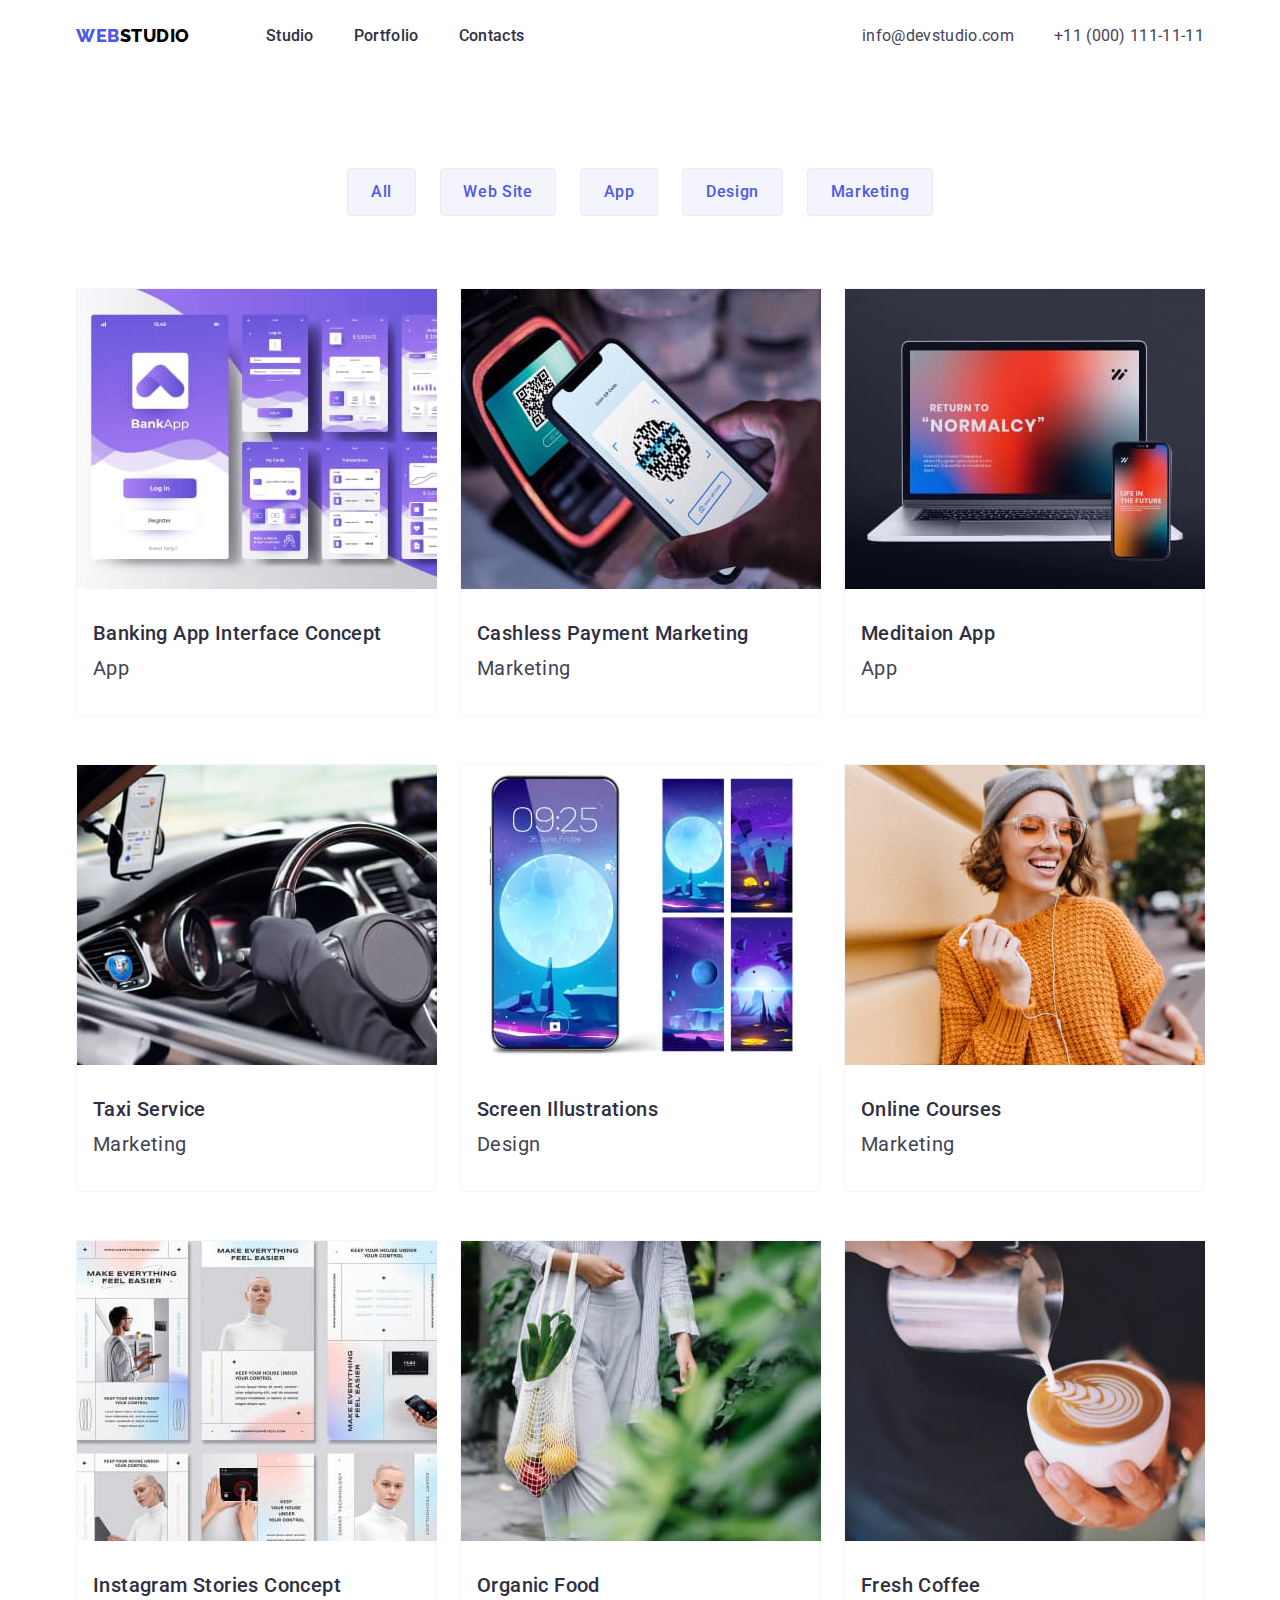
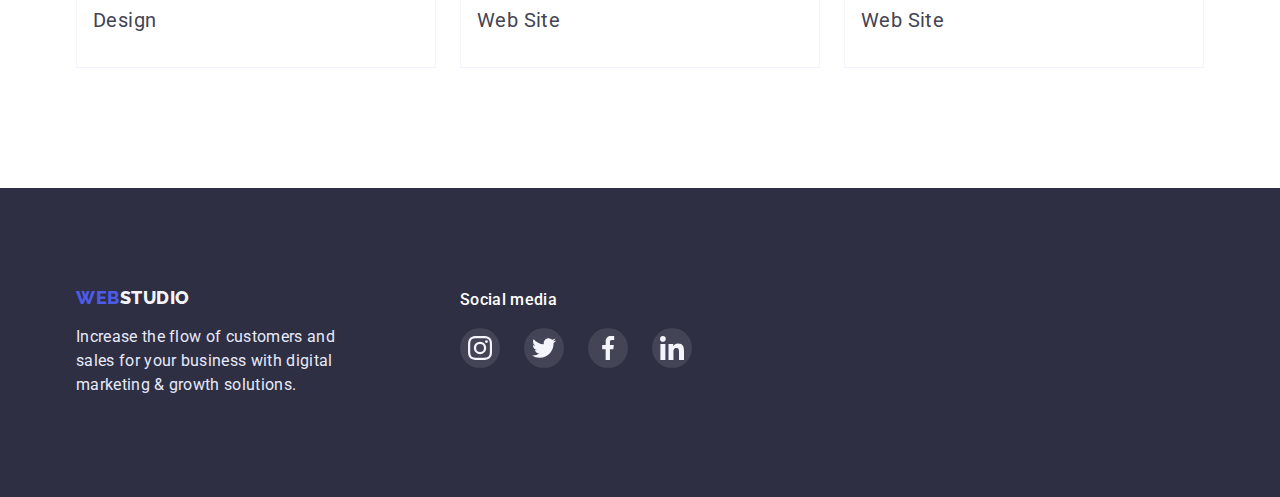
==== portfolio.html @ 0d216bc5 "Add files via upload" ====
<!DOCTYPE html>
<html lang="en">
  <head>
    <meta charset="UTF-8" />
    <meta http-equiv="X-UA-Compatible" content="IE=edge" />
    <meta name="viewport" content="width=device-width, initial-scale=1.0" />
    <link
      rel="stylesheet"
      href="https://cdnjs.cloudflare.com/ajax/libs/modern-normalize/1.1.0/modern-normalize.min.css"
    />
    <link rel="stylesheet" href="./css/styles.css" />
    <title>Portfolio</title>
  </head>
  <body>
    <header class="header">
      <div class="container navigation">
        <nav class="nav">
          <a href="#" class="logo-in-header"
            >WEB<span class="logo-two-part-in-header">STUDIO</span></a
          >
          <ul class="list-in-header">
            <li><a href="./index.html" class="navigations-links">Studio</a></li>
            <li>
              <a href="./portfolio.html" class="navigations-links">Portfolio</a>
            </li>
            <li><a href="#" class="navigations-links">Contacts</a></li>
          </ul>
        </nav>
        <ul class="contacts">
          <li>
            <a href="mailto:info@devstudio.com" class="contacts-style"
              >info@devstudio.com</a
            >
          </li>
          <li>
            <a href="tel:+110001111111" class="contacts-style"
              >+11 (000) 111-11-11</a
            >
          </li>
        </ul>
      </div>
    </header>
    <main>
      <section class="all-in-portfolio">
        <div class="container">
          <h1 hidden>Categories</h1>
          <ul class="filter">
            <li>
              <button type="button" class="content-in-filter-all">All</button>
            </li>
            <li>
              <button type="button" class="content-in-filter-web-site">
                Web Site
              </button>
            </li>
            <li>
              <button type="button" class="content-in-filter-app">App</button>
            </li>
            <li>
              <button type="button" class="content-in-filter-design">
                Design
              </button>
            </li>
            <li>
              <button type="button" class="content-in-filter-marketing">
                Marketing
              </button>
            </li>
          </ul>
          <ul class="category-in-portfolio">
            <li class="content-in-category-in-portfolio">
              <a href="#" class="content-in-category-in-portfolio-link">
                <img
                  src="./images/img-2.jpg"
                  class="img-in-portfolio"
                  height="300"
                  width="360"
                  alt="banking
            App Interface Concept"
                />
                <div class="names-portfolio">
                  <h2 class="names-product">Banking App Interface Concept</h2>
                  <p class="content-color">App</p>
                </div>
              </a>
            </li>
            <li class="content-in-category-in-portfolio">
              <a href="#" class="content-in-category-in-portfolio-link">
                <img
                  src="./images/img-1.jpg"
                  class="img-in-portfolio"
                  height="300"
                  width="360"
                  alt="cashless
            Payment"
                />
                <div class="names-portfolio">
                  <h2 class="names-product">Cashless Payment Marketing</h2>
                  <p class="content-color">Marketing</p>
                </div>
              </a>
            </li>
            <li class="content-in-category-in-portfolio">
              <a href="#" class="content-in-category-in-portfolio-link">
                <img
                  src="images/img-10.jpg"
                  class="img-in-portfolio"
                  height="300"
                  width="360"
                  alt=" a
            meditation application is open on the laptop "
                />
                <div class="names-portfolio">
                  <h2 class="names-product">Meditaion App</h2>
                  <p class="content-color">App</p>
                </div>
              </a>
            </li>

            <li class="content-in-category-in-portfolio">
              <a href="#" class="content-in-category-in-portfolio-link">
                <img
                  src="./images/img-8.jpg"
                  class="img-in-portfolio"
                  height="300"
                  width="360"
                  alt="taxi
            service"
                />
                <div class="names-portfolio">
                  <h2 class="names-product">Taxi Service</h2>
                  <p class="content-color">Marketing</p>
                </div>
              </a>
            </li>
            <li class="content-in-category-in-portfolio">
              <a href="#" class="content-in-category-in-portfolio-link">
                <img
                  src="./images/img-9.jpg"
                  class="img-in-portfolio"
                  height="300"
                  width="360"
                  alt="illustration for phone with beautiful moon"
                />
                <div class="names-portfolio">
                  <h2 class="names-product">Screen Illustrations</h2>
                  <p class="content-color">Design</p>
                </div>
              </a>
            </li>
            <li class="content-in-category-in-portfolio">
              <a href="#" class="content-in-category-in-portfolio-link">
                <img
                  src="./images/img-7.jpg"
                  class="img-in-portfolio"
                  height="300"
                  width="360"
                  alt="a pretty
            girl is listening to something on her phone"
                />
                <div class="names-portfolio">
                  <h2 class="names-product">Online Courses</h2>
                  <p class="content-color">Marketing</p>
                </div>
              </a>
            </li>
            <li class="content-in-category-in-portfolio">
              <a href="#" class="content-in-category-in-portfolio-link">
                <img
                  src="./images/img-4.jpg"
                  class="img-in-portfolio"
                  height="300"
                  width="360"
                  alt="instagram stories concept"
                />
                <div class="names-portfolio">
                  <h2 class="names-product">Instagram Stories Concept</h2>
                  <p class="content-color">Design</p>
                </div>
              </a>
            </li>
            <li class="content-in-category-in-portfolio">
              <a href="#" class="content-in-category-in-portfolio-link">
                <img
                  src="./images/img-3.jpg"
                  class="img-in-portfolio"
                  height="300"
                  width="360"
                  alt="the girl
            carries a bag with fresh vegetables"
                />
                <div class="names-portfolio">
                  <h2 class="names-product">Organic Food</h2>
                  <p class="content-color">Web Site</p>
                </div>
              </a>
            </li>
            <li class="content-in-category-in-portfolio">
              <a href="#" class="content-in-category-in-portfolio-link">
                <img
                  src="./images/img-6.jpg"
                  class="img-in-portfolio"
                  height="300"
                  width="360"
                  alt="the
            barista makes a beautiful drawing on the coffee"
                />
                <div class="names-portfolio">
                  <h2 class="names-product">Fresh Coffee</h2>
                  <p class="content-color">Web Site</p>
                </div>
              </a>
            </li>
          </ul>
        </div>
      </section>
    </main>
    <footer class="footer">
      <div class="container footer-position">
        <div>
          <a href="#" class="logo-footer"
            >WEB<span class="logo-two-part-in-footer">STUDIO</span></a
          >
          <p class="text-in-footer">
            Increase the flow of customers and sales for your business with
            digital marketing & growth solutions.
          </p>
        </div>
        <div class="list-icon-footer">
          <h3 class="social-media">Social media</h3>
          <ul class="icons-footer">
            <li>
              <a href="#" class="icon-link-in-footer"
                ><svg class="" width="24" height="24">
                  <use href="/images/icons.svg#icon-instagram-2"></use></svg
              ></a>
            </li>
            <li>
              <a href="#" class="icon-link-in-footer"
                ><svg class="" width="24" height="24">
                  <use href="/images/icons.svg#icon-twitter-1"></use></svg
              ></a>
            </li>
            <li>
              <a href="#" class="icon-link-in-footer"
                ><svg class="" width="24" height="24">
                  <use href="/images/icons.svg#icon-facebook-1"></use></svg
              ></a>
            </li>
            <li>
              <a href="#" class="icon-link-in-footer"
                ><svg class="" width="24" height="24">
                  <use href="/images/icons.svg#icon-linkedin-1"></use></svg
              ></a>
            </li>
          </ul>
        </div>
      </div>
    </footer>
  </body>
</html>
---- css/styles.css ----
@import url("https://fonts.googleapis.com/css2?family=Edu+QLD+Beginner&family=Raleway:wght@800&display=swap");
@import url("https://fonts.googleapis.com/css2?family=Edu+QLD+Beginner&family=Raleway:wght@800&family=Roboto:wght@400;500;700;900&display=swap");

:root {
  --button-background-color: #4d5ae5;
  --button-color: #ffffff;
  --text-of-solutions-color: white;
  --background-of-solutions-color: #2e2f42;
  --contacts-hover-color: #404bbf;
  --contacts-color: #434455;
  --navigations-links-hover-color: #404bbf;
  --navigations-links-color: #2e2f42;
  --logo-in-header-color: #4d5ae5;
  --background-order-service-button-hover-color: #404bbf;
  --list-of-features-color: #434455;
  --heading-features-color: #2e2f42;
  --heading-color: #2e2f42;
  --background-team-color: #ffffff;
  --background-team-hover-color: #ffffff;
  --name-and-role-color: #2e2f42;
  --footer-color: #2e2f42;
  --logo-in-footer-color: #4d5ae5;
  --text-in-footer-color: #e7e9fc;
  --logo-two-part-in-header-color: black;
  --logo-two-part-in-footer-color: #f4f4fd;
  --focus-on-icon:#31D0AA;
}

h1,
h2,
h3,
h4,
h5,
h6,
p,
ul {
  margin: 0;
  padding: 0;
}
img {
  display: block;
}
body {
  font-family: "Roboto";
  font-style: normal;
  font-weight: 400;
  font-size: 16px;
  line-height: 1.5;
  letter-spacing: 0.02em;
  margin-left: auto;
  margin-right: auto;
}
.container {
  width: 1158px;
  margin-left: auto;
  margin-right: auto;
  padding: 0px 15px;
}
header {
  display: flex;
}
.nav {
  display: flex;
  align-items: center;
}
.logo-in-header {
  color: var(--logo-in-header-color);
  font-family: "Raleway";
  font-style: normal;
  font-weight: 800;
  font-size: 18px;
  line-height: 1.16;
  letter-spacing: 0.03em;
  text-transform: uppercase;
  text-decoration: none;
}

.list-in-header {
  display: flex;
  align-content: center;
  list-style-type: none;
  padding: 0;
  font-weight: 500;
  font-size: 16px;
  line-height: 1.5;
  letter-spacing: 0.02em;
  margin-left: 76px;
  gap: 40px;
}
.navigation {
  display: flex;
}
.navigations-links {
  color: var(--navigations-links-color);
  text-decoration: none;
  padding: 24px 0px;
  display: block;
}
.navigations-links:hover {
  color: var(--navigations-links-hover-color);
  text-decoration: none;
}

.contacts {
  display: flex;
  justify-content: flex-end;
  list-style-type: none;
  padding: 24px 0px;
  gap: 40px;
  margin-left: auto;
}

.contacts-style {
  font-weight: 400;
  font-size: 16px;
  line-height: 1.5;
  letter-spacing: 0.02em;
  color: var(--contacts-color);
  text-decoration: none;
}

.contacts-style:hover {
  color: var(--contacts-hover-color);
}
.hero-container{
    background-image: linear-gradient(rgba(46, 47, 66, 0.7), rgba(46, 47, 66, 0.7)), url("../images/people-office\ 1.png");
    background-repeat: no-repeat;
    background-position: center;
    width: 1440px;
    margin-left: auto;
    margin-right: auto;
    padding: 188px 0px;
}
.effective-solutions {
  color: var(--text-of-solutions-color);
  text-align: center;
}

.text-of-effective-solutions {
  font-weight: 700;
  font-size: 56px;
  line-height: 1.07;
  letter-spacing: 0.02em;
  margin-bottom: 48px;
}

.order-service-button {
  background: var(--button-background-color);
  box-shadow: 0px 4px 4px rgba(0, 0, 0, 0.15);
  border-radius: 4px;
  padding: 16px 32px;
  border: none;
  left: 20px;
  top: 20px;
  font-family: "Roboto";
  font-style: normal;
  font-weight: 500;
  font-size: 16px;
  line-height: 1.5;
  letter-spacing: 0.04em;
  color: var(--button-color);
  cursor: pointer;
}

.order-service-button:hover {
  padding: 16px 32px;
  left: 20px;
  top: 88px;
  background: var(--background-order-service-button-hover-color);
  box-shadow: 0px 4px 4px rgba(0, 0, 0, 0.15);
  border-radius: 4px;
  cursor: pointer;
}
.features {
  padding: 120px 0px;
}
.list-of-features {
  list-style-type: none;
  display: flex;
  justify-content: space-between;
  padding: 0;
  font-size: 16px;
  line-height: 1.5;
  letter-spacing: 0.02em;
  color: var(--list-of-features-color);
}
.content-in-list-features {
  width: 264px;
}
.heading-features {
  font-weight: 500;
  font-size: 20px;
  line-height: 1.2;
  letter-spacing: 0.02em;
  color: var(--heading-features-color);
  margin-bottom: 8px;
}

.heading {
  text-align: center;
  letter-spacing: 0.02em;
  text-transform: capitalize;
  font-weight: 700;
  font-size: 36px;
  line-height: 1.11;
  color: var(--heading-color);
  margin-bottom: 72px;
  margin-top: 0;
}
.examples {
  padding-bottom: 120px;
}
.examples-list {
  list-style-type: none;
  display: flex;
  gap: 24px;
  padding: 0;
}
.section-team {
  padding-bottom: 120px;
  background-color: var(--logo-two-part-in-footer-color);
}
.team {
  list-style-type: none;
  display: flex;
  gap: 24px;
}
.worker {
  background: var(--background-team-color);
  box-shadow: 0px 1px 6px rgba(46, 47, 66, 0.08), 0px 1px 1px rgba(46, 47, 66, 0.16), 0px 2px 1px rgba(46, 47, 66, 0.08);
  border-radius: 0px 0px 4px 4px;
}
.worker:hover {
  background: var(--background-team--color);
  box-shadow: 0px 1px 6px rgba(46, 47, 66, 0.08),
    0px 1px 1px rgba(46, 47, 66, 0.16), 0px 2px 1px rgba(46, 47, 66, 0.08);
  border-radius: 0px 0px 4px 4px;
}
.name-job {
  padding: 32px 16px 8px 16px;
}
.names-product {
  font-family: "Roboto";
  font-style: normal;
  font-weight: 500;
  font-size: 20px;
  line-height: calc(24 / 20);
}
.name {
  text-align: center;
  letter-spacing: 0.02em;
  font-weight: 500;
  font-size: 20px;
  line-height: 1.2;
  margin-bottom: 8px;
  color: var(--name-and-role-color);
}

.role {
  text-align: center;
  letter-spacing: 0.02em;
  font-weight: 400;
  font-size: 16px;
  line-height: 1.5;
  color: var(--name-and-role-color);
}

.footer {
  background: var(--footer-color);
  padding: 100px 0px;
}

.logo-footer {
  font-family: "Raleway";
  font-style: normal;
  font-weight: 800;
  font-size: 18px;
  line-height: 1.16;
  display: flex;
  align-items: center;
  letter-spacing: 0.03em;
  text-transform: uppercase;
  text-decoration: none;
  color: var(--logo-in-footer-color);
}

.text-in-footer {
  font-weight: 400;
  font-size: 16px;
  line-height: 1.5;
  letter-spacing: 0.02em;
  margin-top: 16px;
  width: 264px;
  color: var(--text-in-footer-color);
}

.logo-two-part-in-header {
  color: var(--logo-two-part-in-header-color);
}

.logo-two-part-in-footer {
  color: var(--logo-two-part-in-footer-color);
}
.filter {
  list-style-type: none;
  display: flex;
  justify-content: center;
  margin-bottom: 72px;
  padding: 0;
  gap: 24px;
}
.img-in-portfolio {
  display: block;
}
.content-in-category-in-portfolio-list {
  display: flex;
  justify-content: space-around;
  flex-wrap: wrap;
  list-style-type: none;
  padding: 0;
  gap: 48px 24px;
}
.names-portfolio {
  padding: 32px 16px;
}
.content-in-filter-all {
  cursor: pointer;
  width: 69px;
  height: 48px;
  border: 1px solid var(--text-in-footer-color);
  background: var(--logo-two-part-in-footer-color);
  border-radius: 4px;
  font-family: "Roboto";
  font-style: normal;
  font-weight: 500;
  font-size: 16px;
  line-height: 1.5;
  letter-spacing: 0.04em;
  color: var(--button-background-color);
  padding: 0;
}
.content-in-filter-all:hover {
  color: var(--button-color);
  background: var(--contacts-hover-color);
  box-shadow: 0px 3px 1px rgba(0, 0, 0, 0.1), 0px 2px 1px rgba(0, 0, 0, 0.08),
    0px 2px 2px rgba(0, 0, 0, 0.12);
  border-radius: 4px;
}
.content-in-filter-web-site {
  width: 116px;
  height: 48px;
  background: var(--logo-two-part-in-footer-color);
  border: 1px solid var(--text-in-footer-color);
  border-radius: 4px;
  color: var(--button-background-color);
  font-family: "Roboto";
  font-style: normal;
  font-weight: 500;
  font-size: 16px;
  line-height: 1.5;
  letter-spacing: 0.04em;
  padding: 0;
  cursor: pointer;
}
.content-in-filter-web-site:hover {
  color: var(--button-color);
  background: var(--contacts-hover-color);
  box-shadow: 0px 3px 1px rgba(0, 0, 0, 0.1), 0px 2px 1px rgba(0, 0, 0, 0.08),
    0px 2px 2px rgba(0, 0, 0, 0.12);
  border-radius: 4px;
}
.content-in-filter-app {
  width: 78px;
  height: 48px;
  background: var(--logo-two-part-in-footer-color);
  border: 1px solid var(--text-in-footer-color);
  border-radius: 4px;
  font-family: "Roboto";
  font-style: normal;
  font-weight: 500;
  font-size: 16px;
  line-height: 1.5;
  color: var(--button-background-color);
  padding: 0;
  cursor: pointer;
  letter-spacing: 0.04em;
}
.content-in-filter-app:hover {
  color: var(--button-color);
  background: var(--contacts-hover-color);
  box-shadow: 0px 3px 1px rgba(0, 0, 0, 0.1), 0px 2px 1px rgba(0, 0, 0, 0.08),
    0px 2px 2px rgba(0, 0, 0, 0.12);
  border-radius: 4px;
}
.content-in-filter-design {
  width: 101px;
  height: 48px;
  background: var(--logo-two-part-in-footer-color);
  border: 1px solid var(--text-in-footer-color);
  border-radius: 4px;
  color: var(--button-background-color);
  font-family: "Roboto";
  font-style: normal;
  font-weight: 500;
  font-size: 16px;
  line-height: 1.5;
  letter-spacing: 0.04em;
  cursor: pointer;
  padding: 0;
}
.content-in-filter-design:hover {
  background: var(--contacts-hover-color);
  box-shadow: 0px 3px 1px rgba(0, 0, 0, 0.1), 0px 2px 1px rgba(0, 0, 0, 0.08),
    0px 2px 2px rgba(0, 0, 0, 0.12);
  border-radius: 4px;
  color: var(--button-color);
}
.content-in-filter-marketing {
  width: 126px;
  height: 48px;
  background: var(--logo-two-part-in-footer-color);
  border: 1px solid var(--text-in-footer-color);
  border-radius: 4px;
  font-family: "Roboto";
  font-style: normal;
  font-weight: 500;
  font-size: 16px;
  line-height: 1.5;
  letter-spacing: 0.04em;
  color: var(--button-background-color);
  cursor: pointer;
  padding: 0;
}
.content-in-filter-marketing:hover {
  background: var(--contacts-hover-color);
  box-shadow: 0px 3px 1px rgba(0, 0, 0, 0.1), 0px 2px 1px rgba(0, 0, 0, 0.08),
    0px 2px 2px rgba(0, 0, 0, 0.12);
  border-radius: 4px;
  color: var(--button-color);
}
.category-in-portfolio {
  display: flex;
  gap: 48px 24px;
  flex-wrap: wrap;
  justify-content: space-around;
  list-style-type: none;
  padding: 0;
}
.content-in-category-in-portfolio {
  width: 360px;
  border: 1px solid var(--logo-two-part-in-footer-color);
}
.content-in-category-in-portfolio:hover,
.content-in-category-in-portfolio:focus{
    box-shadow: 0px 1px 6px rgba(46, 47, 66, 0.08), 0px 1px 1px rgba(46, 47, 66, 0.16), 0px 2px 1px rgba(46, 47, 66, 0.08);
}
.content-in-category-in-portfolio-link {
  text-decoration: none;
  color: var(--background-of-solutions-color);
  font-weight: 500;
  font-size: 20px;
  line-height: 1.2;
  letter-spacing: 0.02em;
  background: var(--background-team-color);
  box-shadow: 0px 1px 6px rgba(46, 47, 66, 0.08),
    0px 1px 1px rgba(46, 47, 66, 0.16), 0px 2px 1px rgba(46, 47, 66, 0.08);
  border-radius: 0px 0px 4px 4px;
}
.content-color {
  font-family: "Roboto";
  font-style: normal;
  font-weight: 400;
  line-height: 24px;
  line-height: 1.5;
  letter-spacing: 0.02em;
  color: var(--contacts-color);
  margin-top: 8px;
}
.all-in-portfolio {
  padding: 96px 0px 120px 0px;
}
.customers-icons{
  display: flex;
  list-style-type: none;
  padding-bottom: 120px;
  gap: 24px;
}
.icons{
  border: 1px solid #8E8F99;
  border-radius: 4px;
  padding: 16px 32px;
  fill: #8E8F99;
}
.icons:hover,
.icons:focus{
  border: 1px solid #404BBF;
  border-radius: 4px;
  fill: #404BBF;
}
.icons-in-hero{
  display: flex;
  align-items: center;
  justify-content: center;
  margin-bottom: 32px;
}
.icon-link{
  display: flex;
  justify-content: center;
  align-items: center;
  fill: var(--logo-two-part-in-footer-color);
  background-color: #404BBF;
  width: 40px;
  height: 40px;
  border-radius: 50%;

}
.social-icons{
  display: flex;
  justify-content: center;
  gap: 24px;
  margin-bottom: 32px;
}
.icon-link-in-footer{
    display: flex;
    justify-content: center;
    align-items: center;
    background-color: rgba(255, 255, 255, 0.1);
    fill: var(--logo-two-part-in-footer-color);
    width: 40px;
    height: 40px;
    border-radius: 50%;
}
.icon-link-in-footer:hover,
.icon-link-in-footer:focus{
  background-color: var(--focus-on-icon);
}
.icons-footer{
  display: flex;
  list-style-type: none;
  gap: 24px;
}
.div-footer{
  display: flex;
}
.social-media{
  color:var(--background-team-color);
  margin-bottom:16px ;
  font-family: 'Roboto';
  font-style: normal;
  font-weight: 500;
  font-size: 16px;
  line-height:calc(24/16);
  letter-spacing: 0.02em;
}
.list-icon-footer{
  display: block;
  margin-left: 120px;
  margin-right: auto;
  width: 208px;
}
.footer-position{
  display: flex;
}
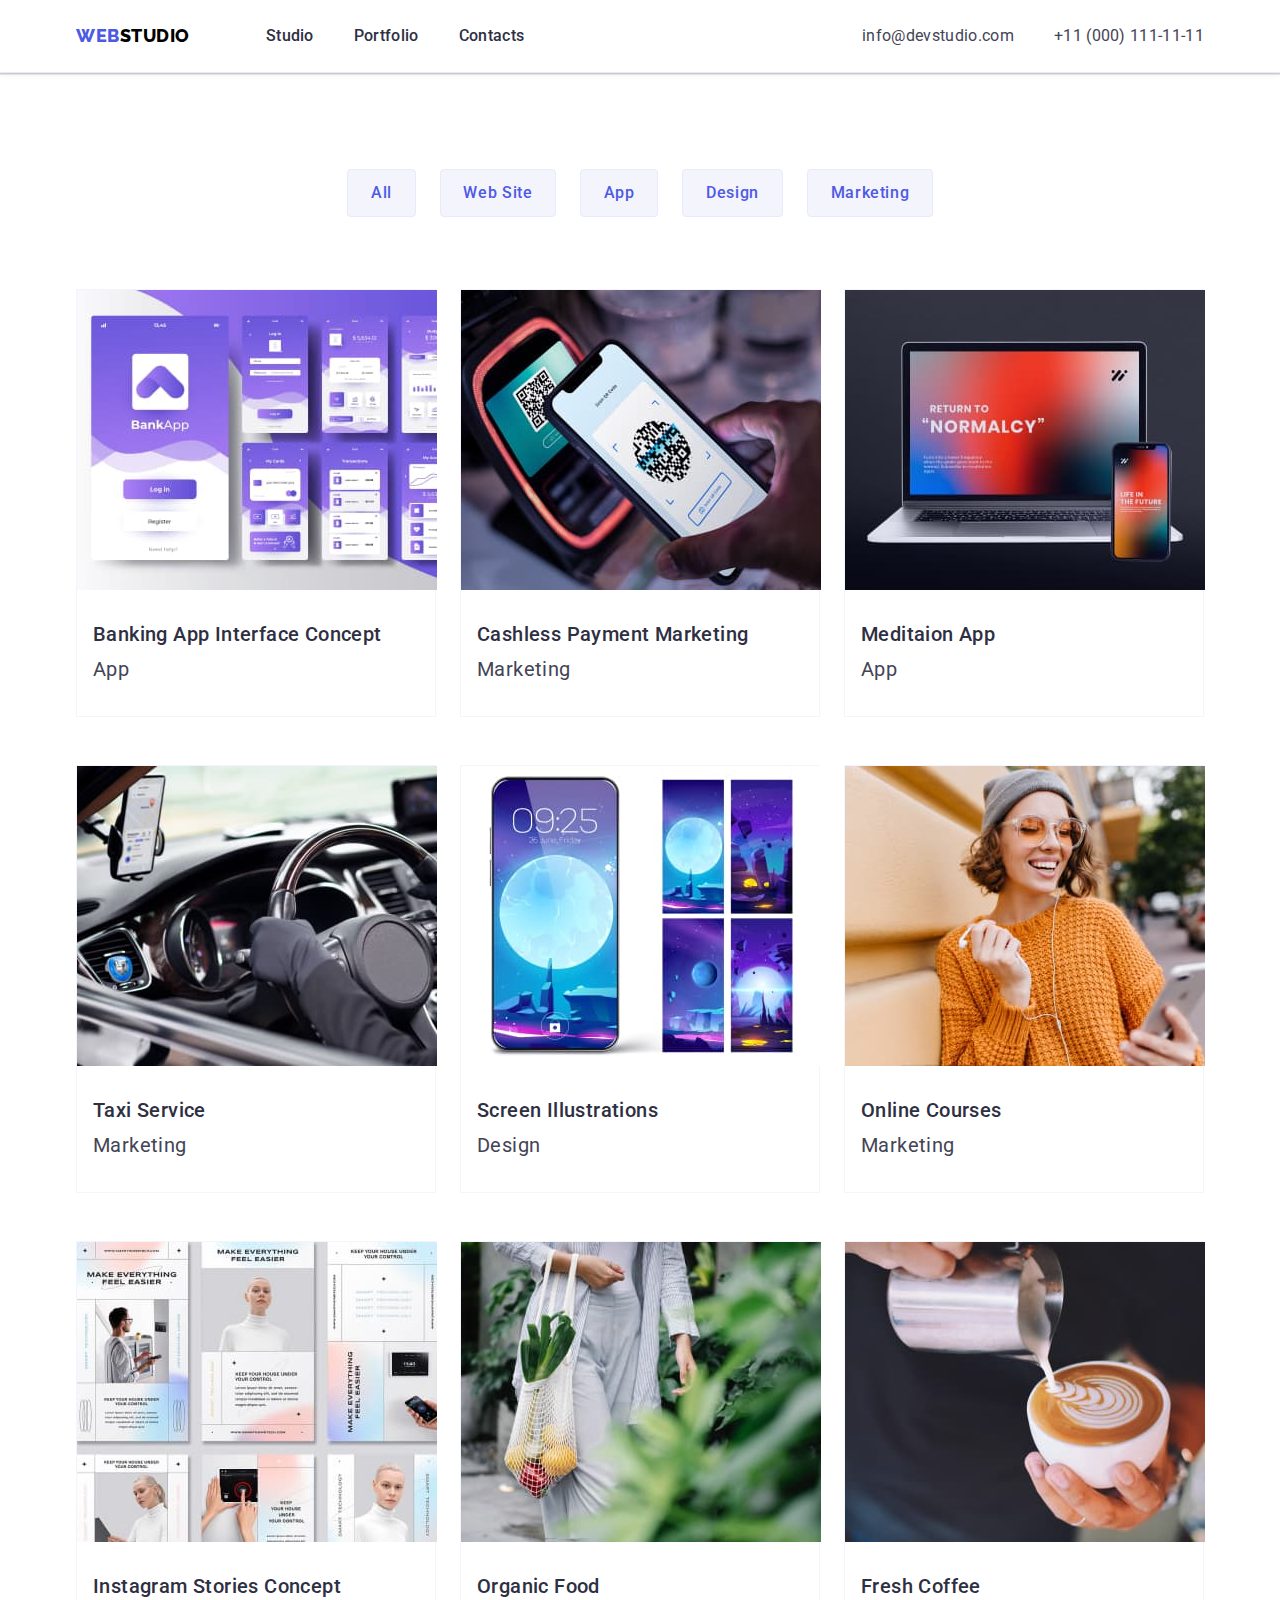
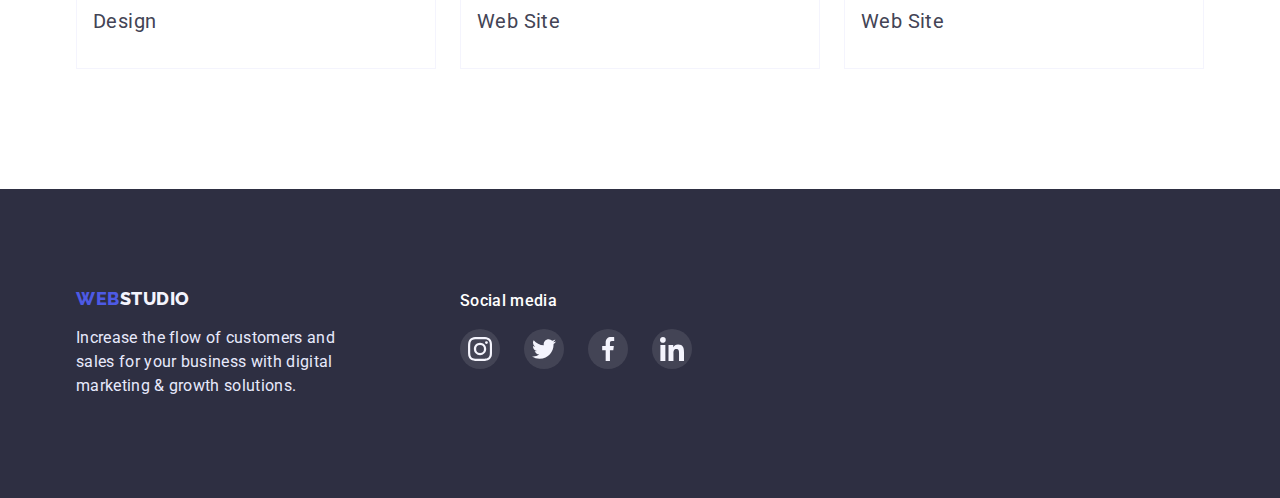
==== commit f9ccb949: "Add files via upload" ====
--- a/portfolio.html
+++ b/portfolio.html
@@ -12,7 +12,7 @@
     <title>Portfolio</title>
   </head>
   <body>
-    <header class="header">
+    <header class="header portfolio">
       <div class="container navigation">
         <nav class="nav">
           <a href="#" class="logo-in-header"
@@ -230,27 +230,43 @@
           <h3 class="social-media">Social media</h3>
           <ul class="icons-footer">
             <li>
-              <a href="#" class="icon-link-in-footer"
-                ><svg class="" width="24" height="24">
-                  <use href="/images/icons.svg#icon-instagram-2"></use></svg
-              ></a>
-            </li>
-            <li>
-              <a href="#" class="icon-link-in-footer"
-                ><svg class="" width="24" height="24">
-                  <use href="/images/icons.svg#icon-twitter-1"></use></svg
-              ></a>
-            </li>
-            <li>
-              <a href="#" class="icon-link-in-footer"
-                ><svg class="" width="24" height="24">
-                  <use href="/images/icons.svg#icon-facebook-1"></use></svg
-              ></a>
-            </li>
-            <li>
-              <a href="#" class="icon-link-in-footer"
-                ><svg class="" width="24" height="24">
-                  <use href="/images/icons.svg#icon-linkedin-1"></use></svg
+              <a
+                href="https://instagram.com"
+                rel="noopener noreferrer nofollow"
+                class="icon-link-in-footer"
+                aria-label="instagram link"
+                ><svg class="" width="24" height="24">
+                  <use href="./images/icons.svg#icon-instagram-2"></use></svg
+              ></a>
+            </li>
+            <li>
+              <a
+                href="https://twitter.com"
+                rel="noopener noreferrer nofollow"
+                class="icon-link-in-footer"
+                aria-label="twitter link"
+                ><svg class="" width="24" height="24">
+                  <use href="./images/icons.svg#icon-twitter-1"></use></svg
+              ></a>
+            </li>
+            <li>
+              <a
+                href="https://facebook.com"
+                rel="noopener noreferrer nofollow"
+                aria-label="facebook link"
+                class="icon-link-in-footer"
+                ><svg class="" width="24" height="24">
+                  <use href="./images/icons.svg#icon-facebook-1"></use></svg
+              ></a>
+            </li>
+            <li>
+              <a
+                href="https://linkedin.com"
+                rel="noopener noreferrer nofollow"
+                aria-label="linkedin link"
+                class="icon-link-in-footer"
+                ><svg class="" width="24" height="24">
+                  <use href="./images/icons.svg#icon-linkedin-1"></use></svg
               ></a>
             </li>
           </ul>
--- a/css/styles.css
+++ b/css/styles.css
@@ -59,6 +59,10 @@
 header {
   display: flex;
 }
+.portfolio{
+  border-bottom: 1px solid #E7E9FC;
+    box-shadow: 0px 2px 1px rgba(46, 47, 66, 0.08), 0px 1px 1px rgba(46, 47, 66, 0.16), 0px 1px 6px rgba(46, 47, 66, 0.08);
+}
 .nav {
   display: flex;
   align-items: center;
@@ -450,10 +454,6 @@
   width: 360px;
   border: 1px solid var(--logo-two-part-in-footer-color);
 }
-.content-in-category-in-portfolio:hover,
-.content-in-category-in-portfolio:focus{
-    box-shadow: 0px 1px 6px rgba(46, 47, 66, 0.08), 0px 1px 1px rgba(46, 47, 66, 0.16), 0px 2px 1px rgba(46, 47, 66, 0.08);
-}
 .content-in-category-in-portfolio-link {
   text-decoration: none;
   color: var(--background-of-solutions-color);
@@ -466,6 +466,9 @@
     0px 1px 1px rgba(46, 47, 66, 0.16), 0px 2px 1px rgba(46, 47, 66, 0.08);
   border-radius: 0px 0px 4px 4px;
 }
+.content-in-category-in-portfolio-link:hover{
+  box-shadow: 0px 1px 6px rgba(46, 47, 66, 0.08), 0px 1px 1px rgba(46, 47, 66, 0.16), 0px 2px 1px rgba(46, 47, 66, 0.08);
+}
 .content-color {
   font-family: "Roboto";
   font-style: normal;
@@ -482,8 +485,10 @@
 .customers-icons{
   display: flex;
   list-style-type: none;
+  gap: 24px;
+}
+.customers{
   padding-bottom: 120px;
-  gap: 24px;
 }
 .icons{
   border: 1px solid #8E8F99;
@@ -501,18 +506,23 @@
   display: flex;
   align-items: center;
   justify-content: center;
-  margin-bottom: 32px;
+  background: #F4F4FD;
+  border-radius: 4px;
+  margin-bottom: 8px;
 }
 .icon-link{
   display: flex;
   justify-content: center;
   align-items: center;
   fill: var(--logo-two-part-in-footer-color);
-  background-color: #404BBF;
+  background-color: #4D5AE5;
   width: 40px;
   height: 40px;
   border-radius: 50%;
-
+}
+.icon-link:hover,
+.icon-link:focus{
+  background-color: #404BBF;
 }
 .social-icons{
   display: flex;
@@ -555,9 +565,9 @@
 .list-icon-footer{
   display: block;
   margin-left: 120px;
-  margin-right: auto;
-  width: 208px;
 }
 .footer-position{
   display: flex;
-}+}
+
+ 
